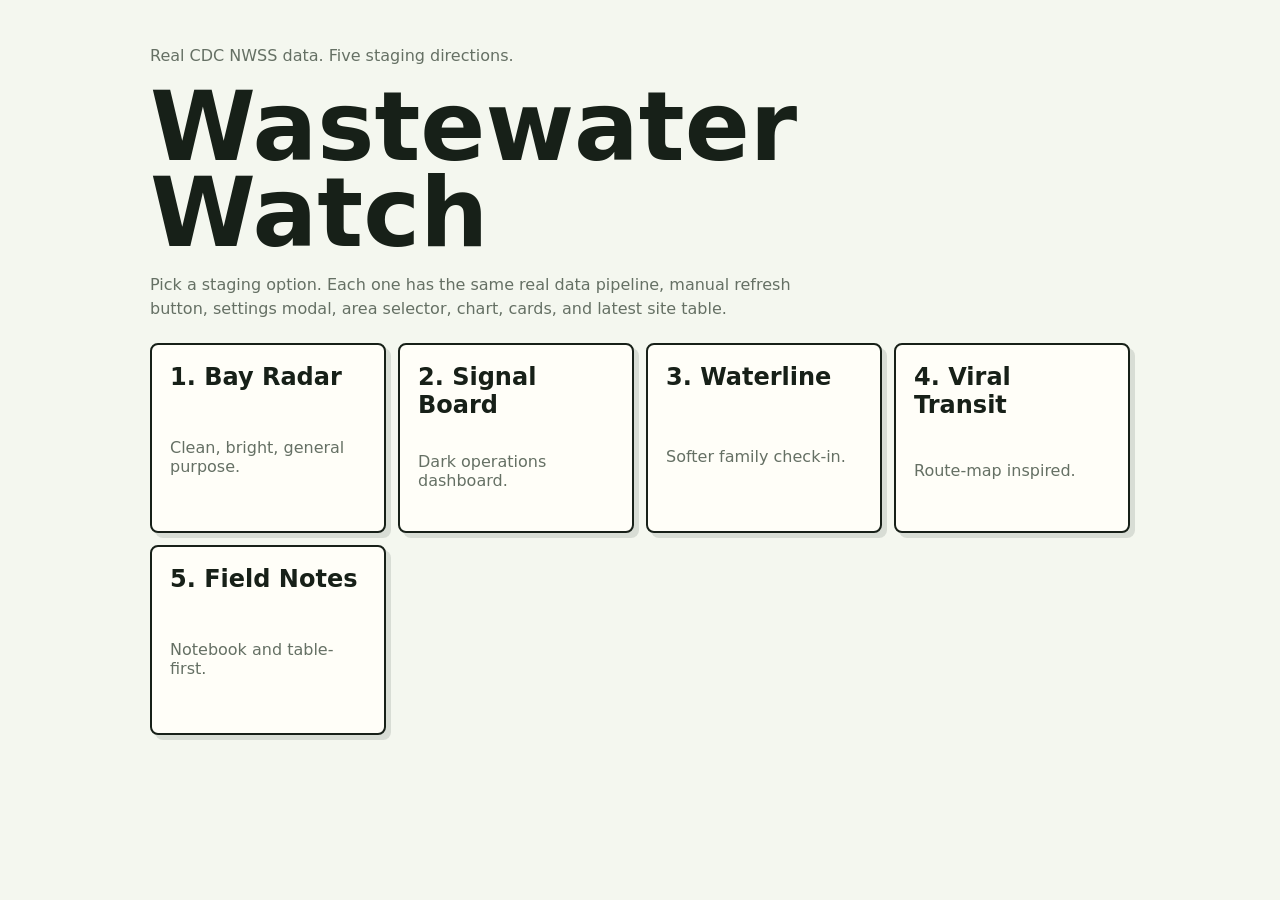
==== index.html @ a8132fcc "Create wastewater watch staging sites" ====
<!doctype html>
<html lang="en">
<head>
  <meta charset="utf-8">
  <meta name="viewport" content="width=device-width, initial-scale=1">
  <title>Wastewater Watch Staging</title>
  <style>
    body { margin: 0; min-height: 100vh; font-family: ui-sans-serif, system-ui, -apple-system, BlinkMacSystemFont, "Segoe UI", sans-serif; background: #f4f7ef; color: #172018; }
    main { width: min(980px, calc(100% - 28px)); margin: 0 auto; padding: 28px 0; }
    h1 { font-size: clamp(3rem, 8vw, 6rem); line-height: .9; margin: 0 0 12px; }
    p { color: #657064; max-width: 680px; line-height: 1.5; }
    .grid { display: grid; grid-template-columns: repeat(auto-fit, minmax(220px, 1fr)); gap: 12px; margin-top: 22px; }
    a { display: grid; gap: 10px; min-height: 150px; padding: 18px; border: 2px solid #172018; border-radius: 8px; background: #fffef8; color: inherit; text-decoration: none; box-shadow: 5px 5px 0 rgba(23, 32, 24, .12); }
    a:hover { transform: translate(-1px, -1px); box-shadow: 7px 7px 0 rgba(23, 32, 24, .18); }
    strong { font-size: 1.5rem; }
    span { color: #657064; }
  </style>
</head>
<body>
  <main>
    <p>Real CDC NWSS data. Five staging directions.</p>
    <h1>Wastewater Watch</h1>
    <p>Pick a staging option. Each one has the same real data pipeline, manual refresh button, settings modal, area selector, chart, cards, and latest site table.</p>
    <section class="grid">
      <a href="staging_1/"><strong>1. Bay Radar</strong><span>Clean, bright, general purpose.</span></a>
      <a href="staging_2/"><strong>2. Signal Board</strong><span>Dark operations dashboard.</span></a>
      <a href="staging_3/"><strong>3. Waterline</strong><span>Softer family check-in.</span></a>
      <a href="staging_4/"><strong>4. Viral Transit</strong><span>Route-map inspired.</span></a>
      <a href="staging_5/"><strong>5. Field Notes</strong><span>Notebook and table-first.</span></a>
    </section>
  </main>
</body>
</html>
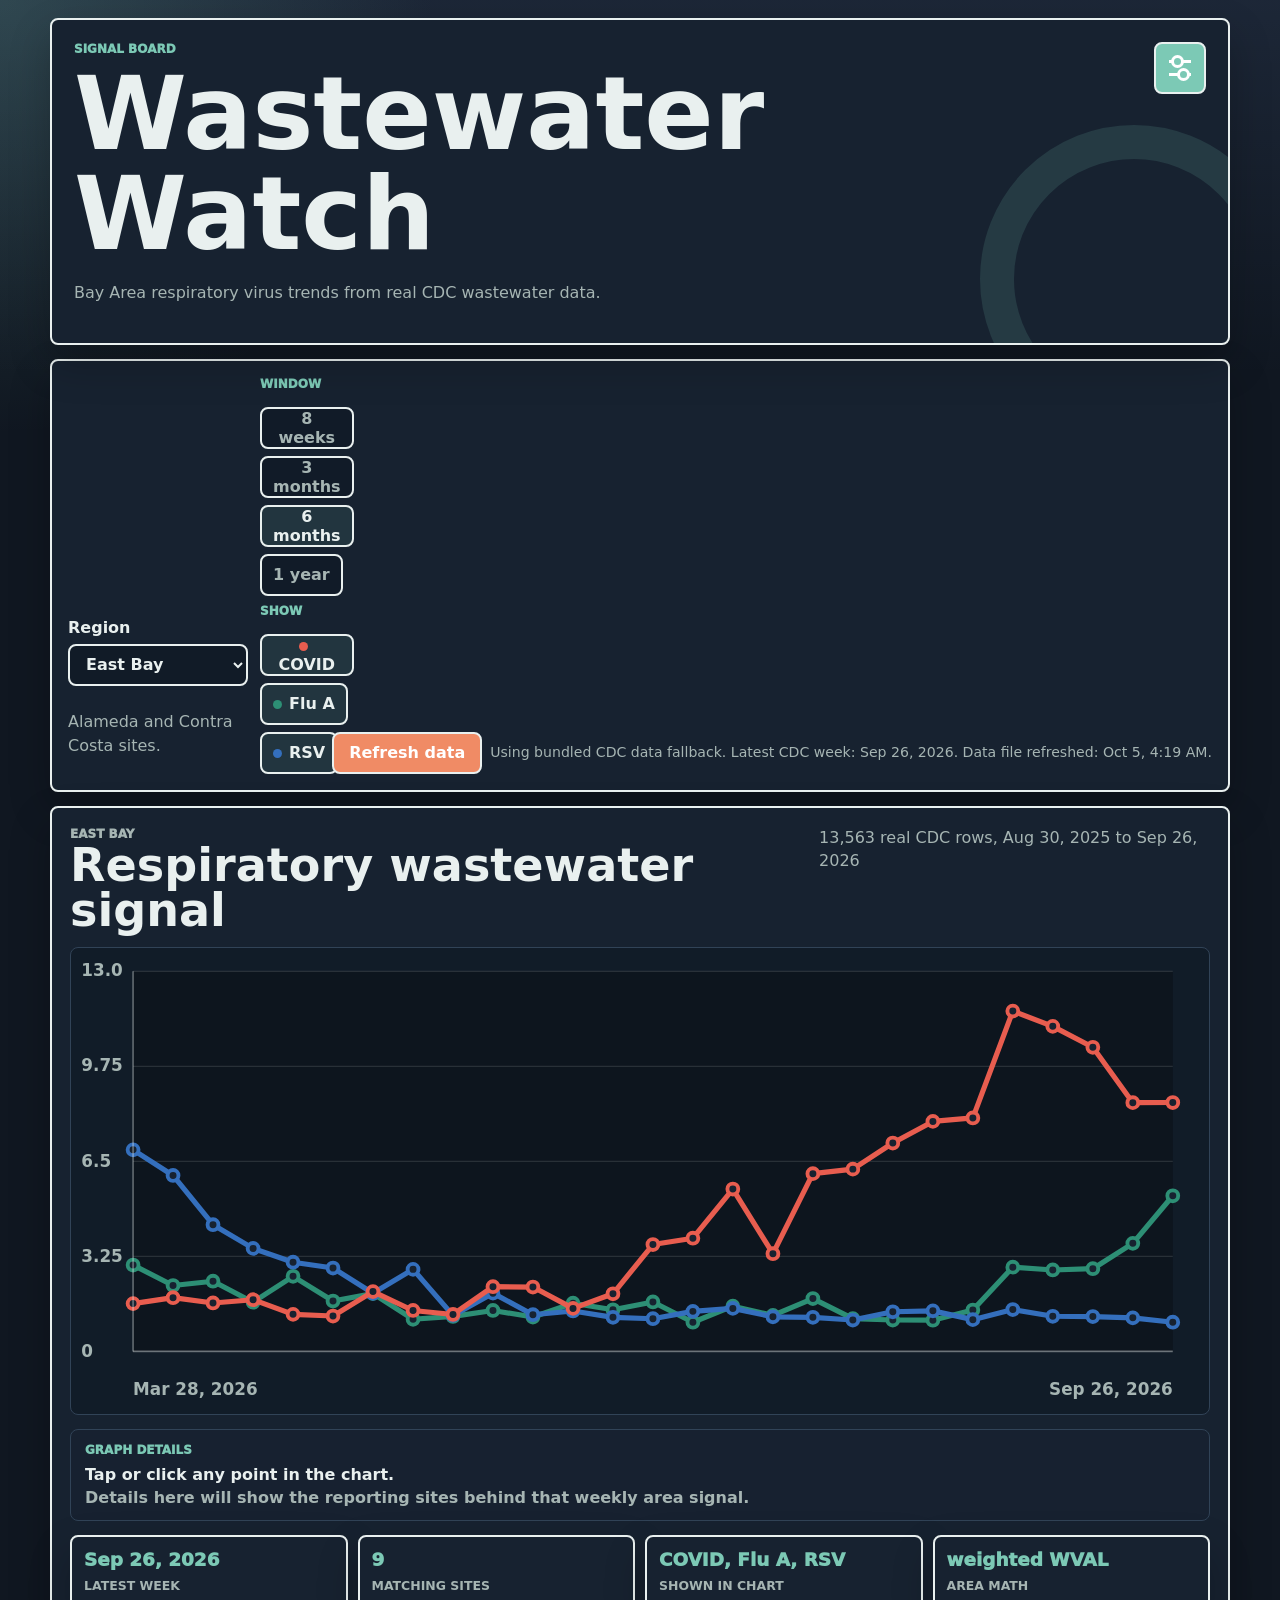
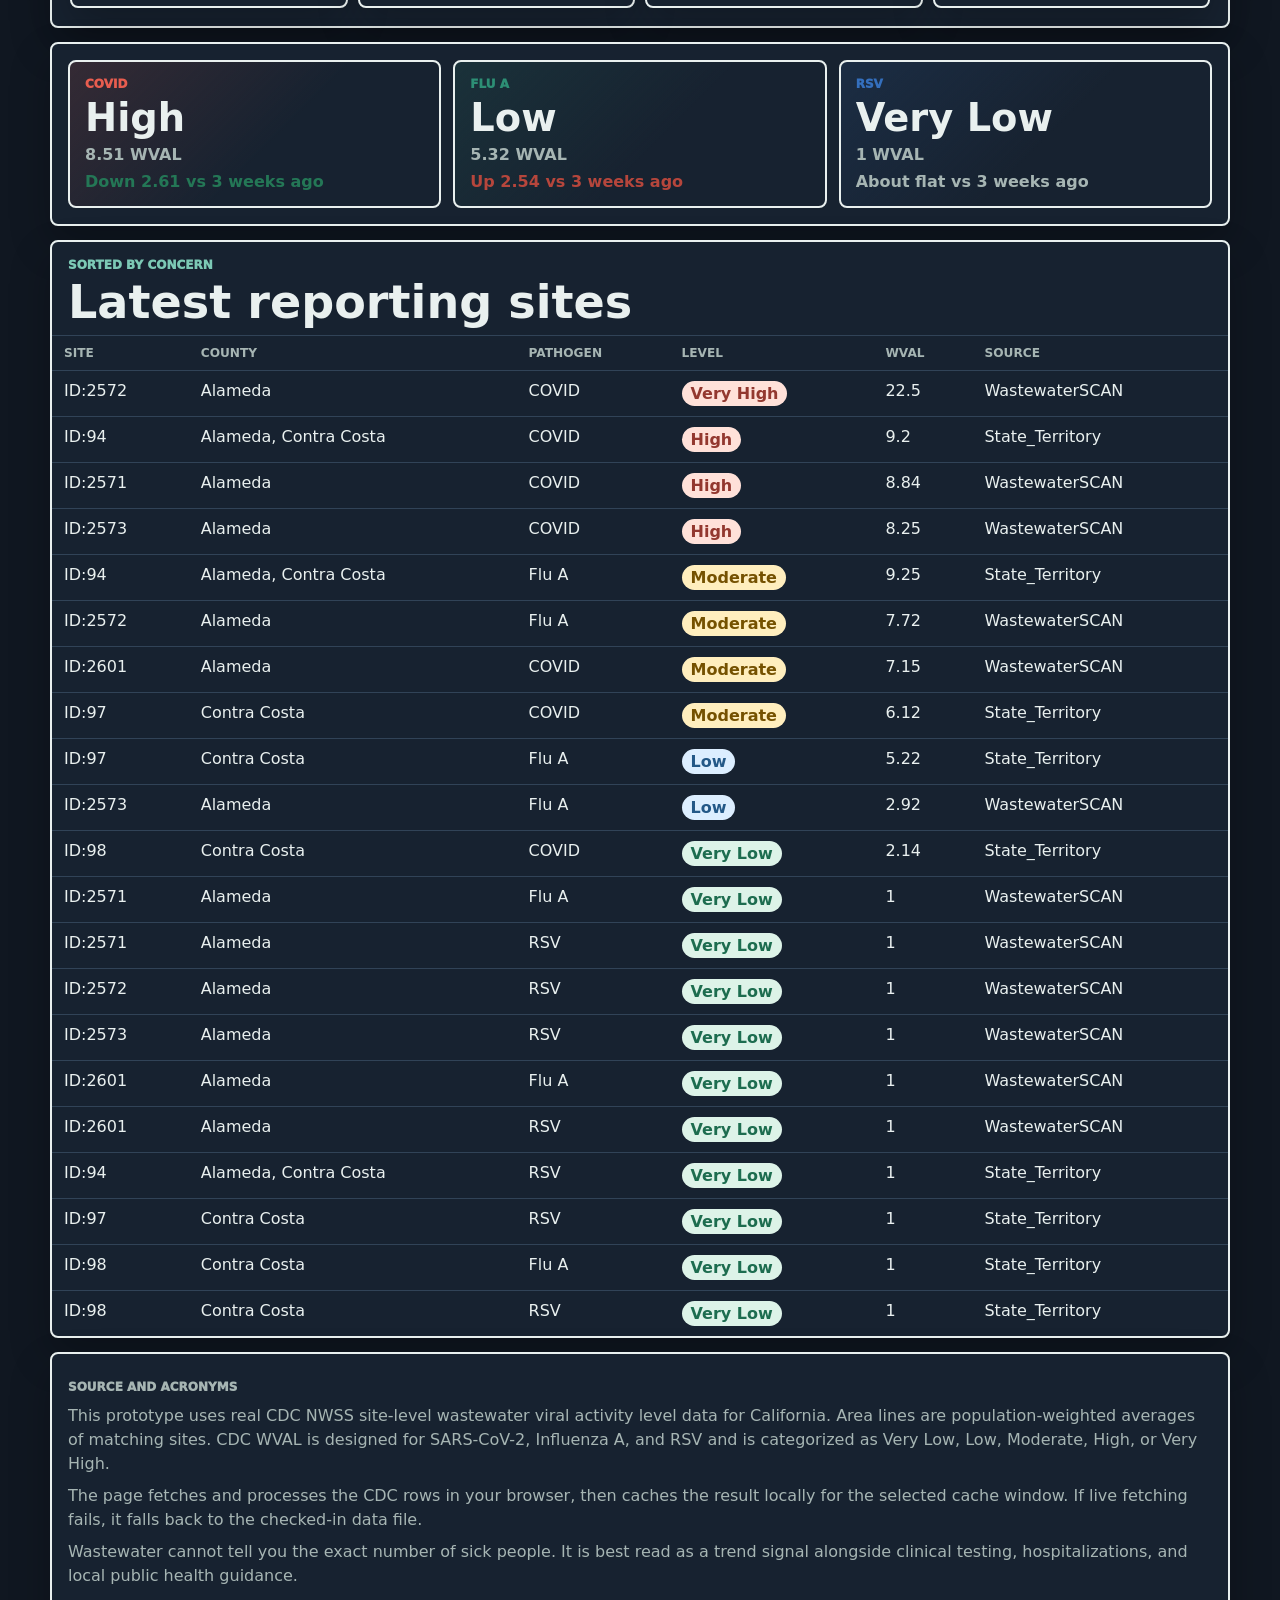
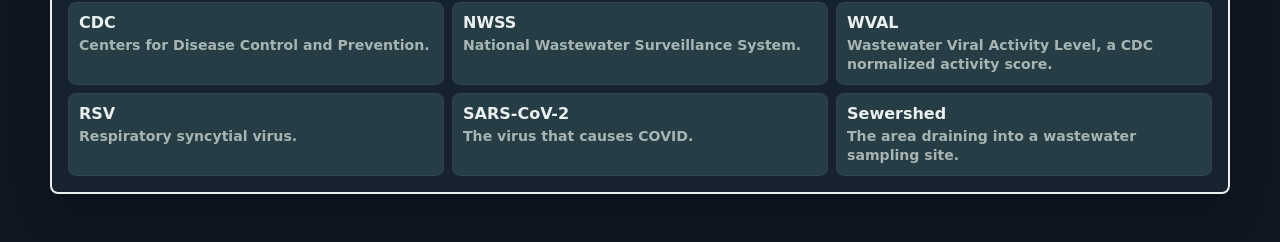
==== commit ac46cd8f: "Promote signal board wastewater dashboard" ====
--- a/index.html
+++ b/index.html
@@ -2,32 +2,89 @@
 <html lang="en">
 <head>
   <meta charset="utf-8">
-  <meta name="viewport" content="width=device-width, initial-scale=1">
-  <title>Wastewater Watch Staging</title>
-  <style>
-    body { margin: 0; min-height: 100vh; font-family: ui-sans-serif, system-ui, -apple-system, BlinkMacSystemFont, "Segoe UI", sans-serif; background: #f4f7ef; color: #172018; }
-    main { width: min(980px, calc(100% - 28px)); margin: 0 auto; padding: 28px 0; }
-    h1 { font-size: clamp(3rem, 8vw, 6rem); line-height: .9; margin: 0 0 12px; }
-    p { color: #657064; max-width: 680px; line-height: 1.5; }
-    .grid { display: grid; grid-template-columns: repeat(auto-fit, minmax(220px, 1fr)); gap: 12px; margin-top: 22px; }
-    a { display: grid; gap: 10px; min-height: 150px; padding: 18px; border: 2px solid #172018; border-radius: 8px; background: #fffef8; color: inherit; text-decoration: none; box-shadow: 5px 5px 0 rgba(23, 32, 24, .12); }
-    a:hover { transform: translate(-1px, -1px); box-shadow: 7px 7px 0 rgba(23, 32, 24, .18); }
-    strong { font-size: 1.5rem; }
-    span { color: #657064; }
-  </style>
+  <meta name="viewport" content="width=device-width, initial-scale=1, viewport-fit=cover">
+  <title>Wastewater Watch</title>
+  <meta name="theme-color" content="#101721">
+  <link rel="stylesheet" href="styles.css">
 </head>
-<body>
-  <main>
-    <p>Real CDC NWSS data. Five staging directions.</p>
-    <h1>Wastewater Watch</h1>
-    <p>Pick a staging option. Each one has the same real data pipeline, manual refresh button, settings modal, area selector, chart, cards, and latest site table.</p>
-    <section class="grid">
-      <a href="staging_1/"><strong>1. Bay Radar</strong><span>Clean, bright, general purpose.</span></a>
-      <a href="staging_2/"><strong>2. Signal Board</strong><span>Dark operations dashboard.</span></a>
-      <a href="staging_3/"><strong>3. Waterline</strong><span>Softer family check-in.</span></a>
-      <a href="staging_4/"><strong>4. Viral Transit</strong><span>Route-map inspired.</span></a>
-      <a href="staging_5/"><strong>5. Field Notes</strong><span>Notebook and table-first.</span></a>
+<body data-theme="signal">
+  <main class="app-shell">
+    <header class="hero">
+      <div class="hero-copy">
+        <p class="eyebrow">Signal Board</p>
+        <h1>Wastewater Watch</h1>
+        <p>Bay Area respiratory virus trends from real CDC wastewater data.</p>
+      </div>
+      <button type="button" class="settings-button" data-open-settings aria-label="Open settings" title="Settings"><span class="settings-glyph" aria-hidden="true"></span></button>
+    </header>
+
+    <section class="control-panel" aria-label="Chart controls">
+      <div class="control-group">
+        <label>Region<select data-area-select></select></label>
+        <p data-area-note></p>
+      </div>
+      <div class="control-group">
+        <span class="eyebrow">Window</span>
+        <div class="range-row" data-range-controls></div>
+        <span class="eyebrow">Show</span>
+        <div class="pathogen-row" data-pathogen-controls></div>
+      </div>
+      <div class="refresh-group">
+        <button type="button" class="refresh-button" data-refresh-now>Refresh data</button>
+        <p class="status-line" data-status></p>
+      </div>
+    </section>
+
+    <section class="chart-panel">
+      <div class="chart-heading">
+        <div>
+          <p class="eyebrow" data-area-name></p>
+          <h2>Respiratory wastewater signal</h2>
+        </div>
+        <p data-source-line></p>
+      </div>
+      <div class="chart-wrap" data-chart></div>
+      <div class="point-details" data-point-details></div>
+      <div class="summary-grid" data-summary></div>
+    </section>
+
+    <section class="cards-panel">
+      <div class="status-cards" data-cards></div>
+    </section>
+
+    <section class="sites-panel" data-sites-section>
+      <div class="sites-heading">
+        <div>
+          <p class="eyebrow">Sorted by concern</p>
+          <h2>Latest reporting sites</h2>
+        </div>
+      </div>
+      <div class="table-scroll"><table class="sites-table" data-sites-table></table></div>
+    </section>
+
+    <section class="source-panel">
+      <p class="eyebrow">Source and acronyms</p>
+      <div data-source-notes></div>
     </section>
   </main>
+
+  <div class="modal-backdrop" data-settings-backdrop hidden></div>
+  <section class="settings-modal" data-settings-modal hidden role="dialog" aria-modal="true" aria-labelledby="settings-title">
+    <div class="settings-panel">
+      <header>
+        <div>
+          <p class="eyebrow">Wastewater Watch</p>
+          <h2 id="settings-title">Settings</h2>
+        </div>
+        <button type="button" data-close-settings aria-label="Close settings">x</button>
+      </header>
+      <div data-settings-fields></div>
+      <div class="settings-actions">
+        <button type="button" class="plain-button" data-clear-live>Use bundled data</button>
+      </div>
+    </div>
+  </section>
+
+  <script src="shared/app.js" data-data-path="data/wastewater.json"></script>
 </body>
 </html>
--- a/styles.css
+++ b/styles.css
@@ -0,0 +1,34 @@
+@import url("shared/base.css");
+
+body {
+  background:
+    radial-gradient(circle at top left, color-mix(in srgb, var(--accent) 20%, transparent), transparent 34vw),
+    linear-gradient(180deg, color-mix(in srgb, var(--accent-3) 10%, transparent), transparent 42vh),
+    var(--bg);
+}
+
+.hero {
+  min-height: 250px;
+}
+
+.hero::after {
+  content: "";
+  position: absolute;
+  inset: auto -60px -90px auto;
+  width: 240px;
+  height: 240px;
+  border: 34px solid color-mix(in srgb, var(--accent) 20%, transparent);
+  border-radius: 50%;
+  opacity: 0.7;
+}
+
+.hero-copy {
+  position: relative;
+  z-index: 1;
+}
+
+@media (max-width: 820px) {
+  .hero {
+    min-height: 190px;
+  }
+}
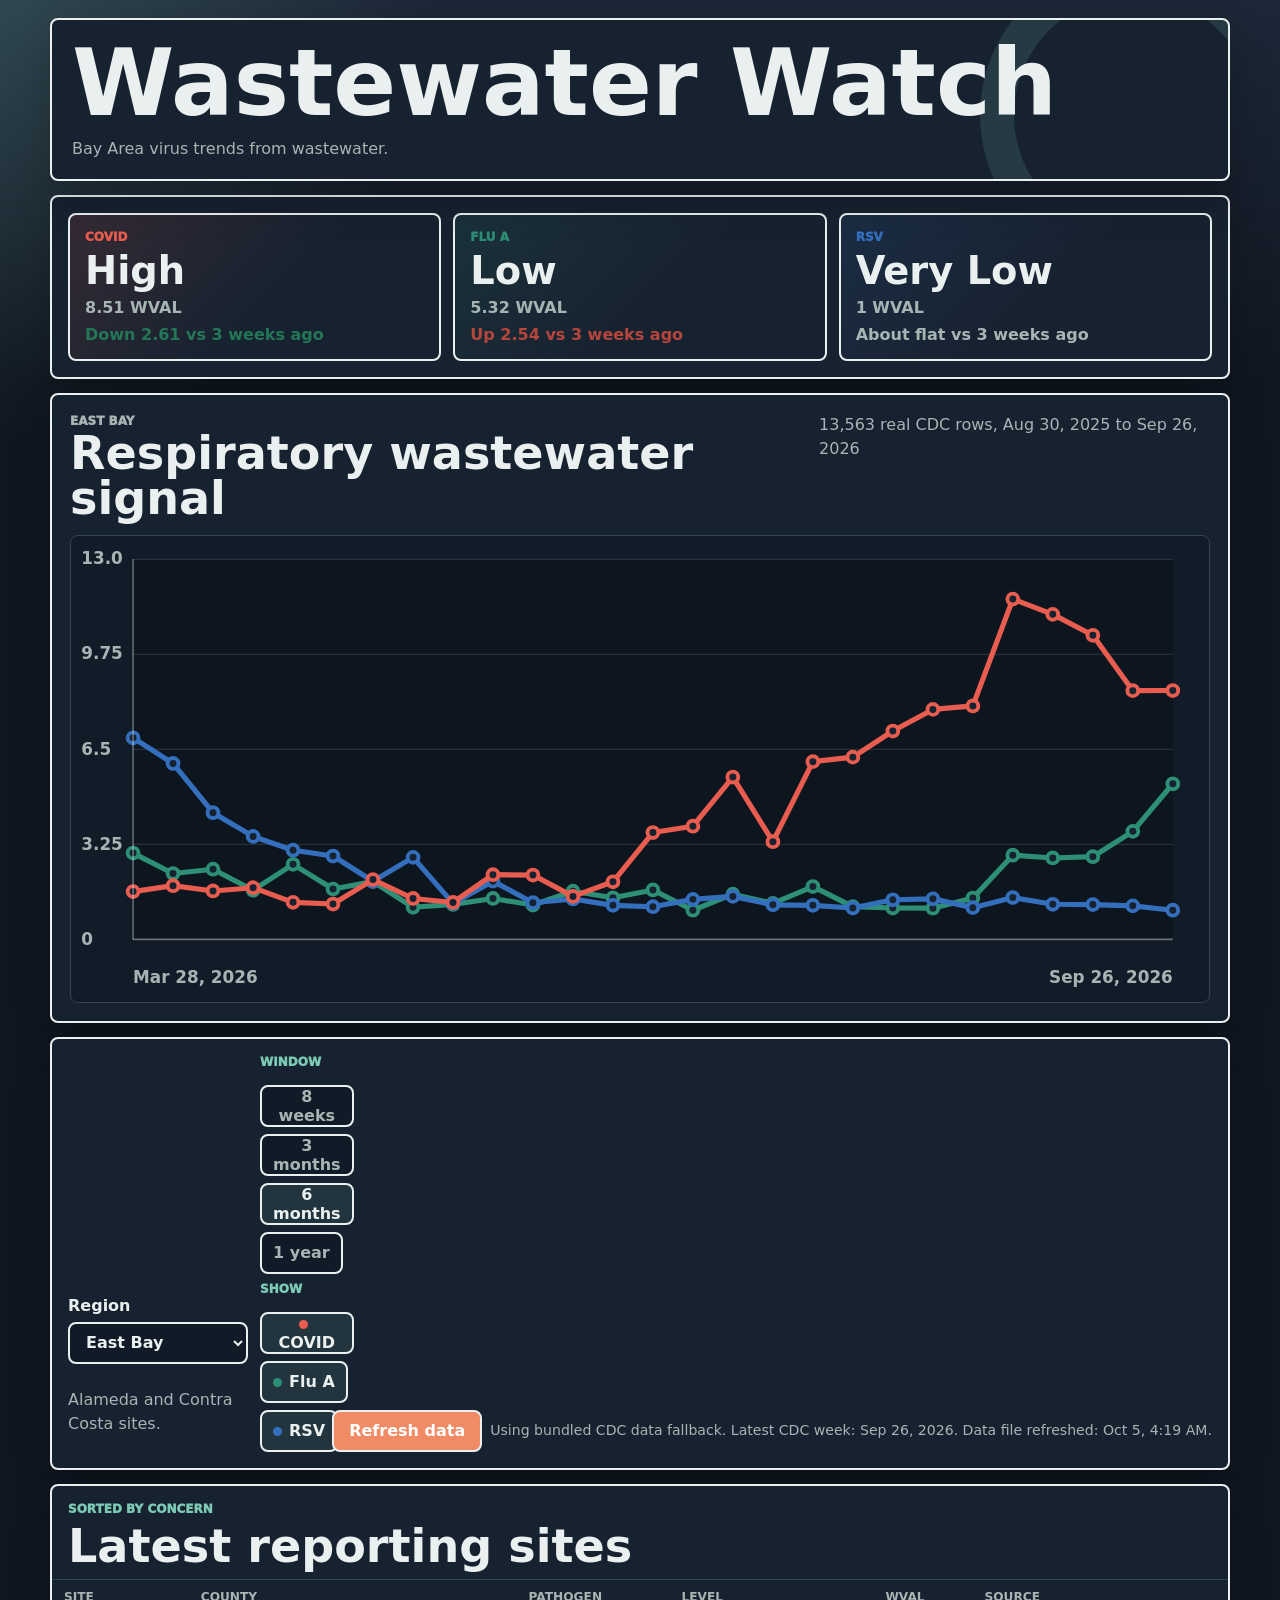
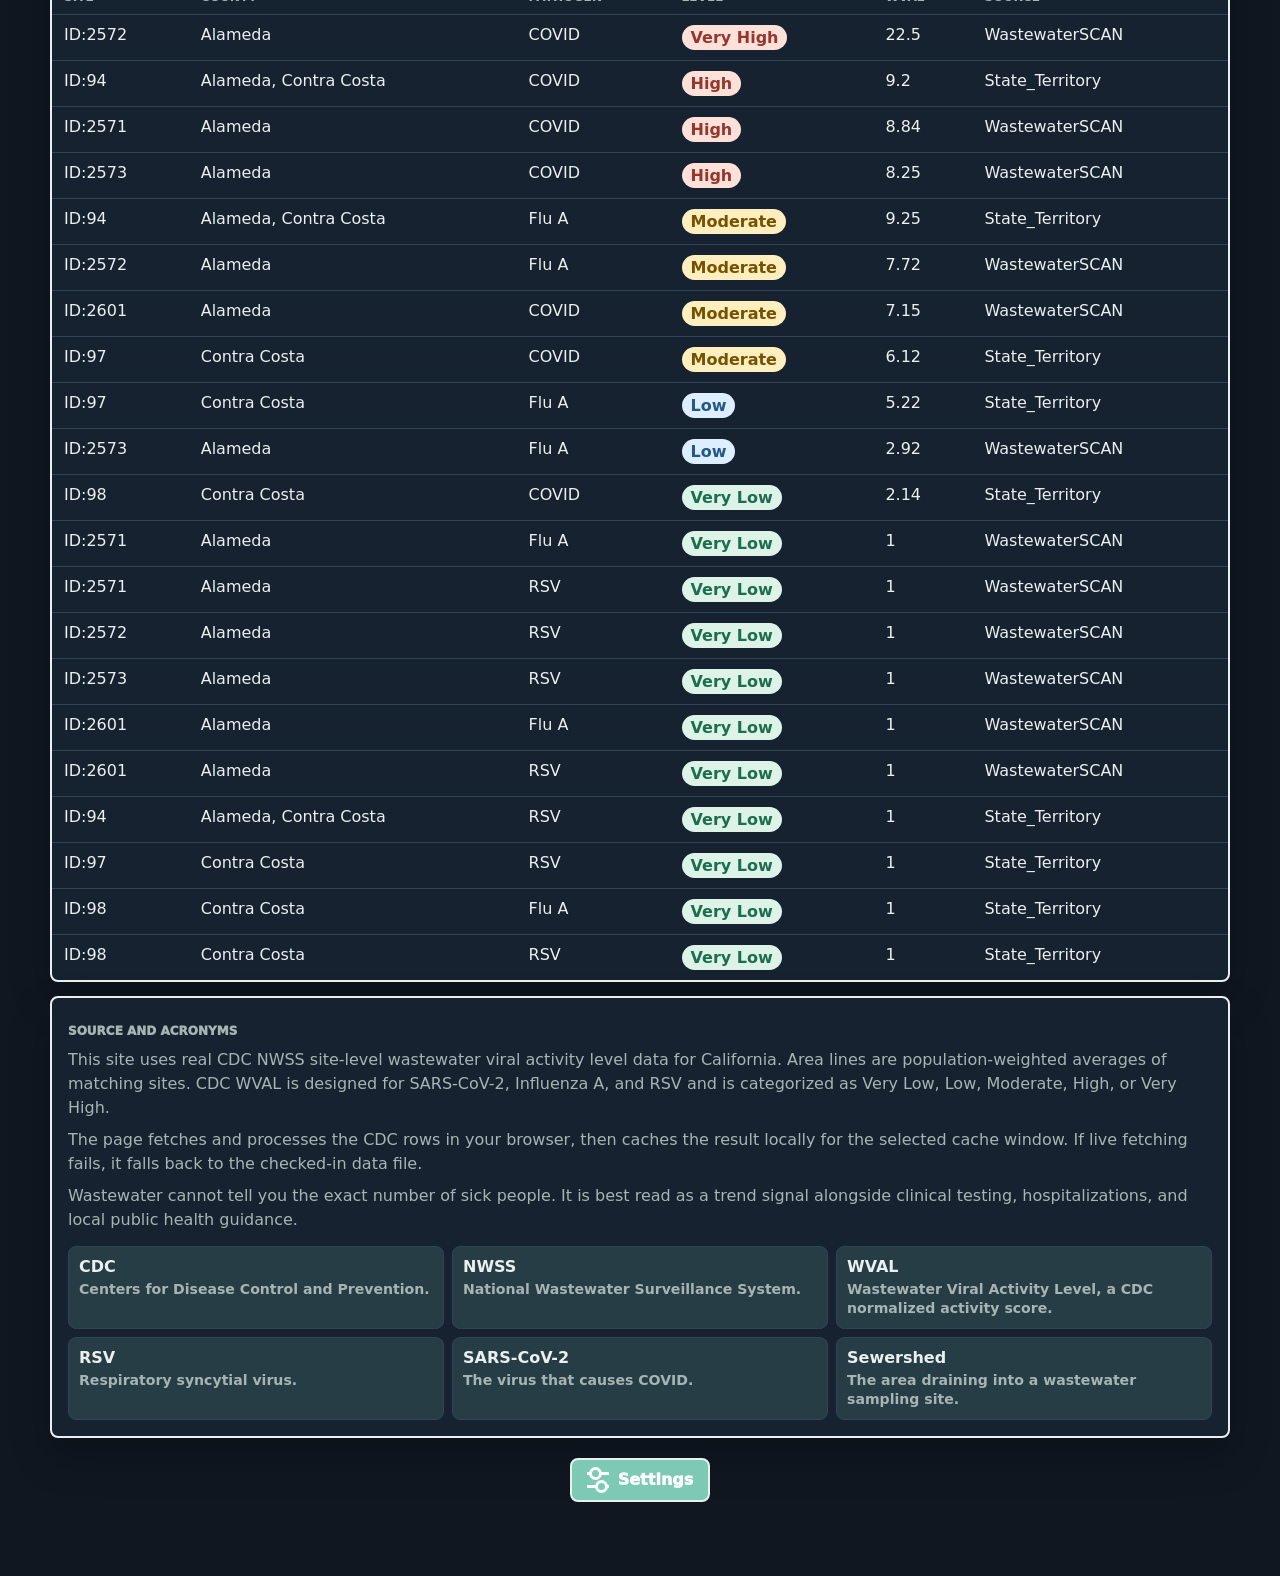
==== commit c56c1556: "Simplify Wastewater Watch mobile layout" ====
--- a/index.html
+++ b/index.html
@@ -11,14 +11,27 @@
   <main class="app-shell">
     <header class="hero">
       <div class="hero-copy">
-        <p class="eyebrow">Signal Board</p>
         <h1>Wastewater Watch</h1>
-        <p>Bay Area respiratory virus trends from real CDC wastewater data.</p>
+        <p>Bay Area virus trends from wastewater.</p>
       </div>
-      <button type="button" class="settings-button" data-open-settings aria-label="Open settings" title="Settings"><span class="settings-glyph" aria-hidden="true"></span></button>
     </header>
 
-    <section class="control-panel" aria-label="Chart controls">
+    <section class="cards-panel" aria-label="Current status">
+      <div class="status-cards" data-cards></div>
+    </section>
+
+    <section class="chart-panel">
+      <div class="chart-heading">
+        <div>
+          <p class="eyebrow" data-area-name></p>
+          <h2>Respiratory wastewater signal</h2>
+        </div>
+        <p data-source-line></p>
+      </div>
+      <div class="chart-wrap" data-chart></div>
+    </section>
+
+    <section class="control-panel options-panel" aria-label="Chart controls">
       <div class="control-group">
         <label>Region<select data-area-select></select></label>
         <p data-area-note></p>
@@ -35,23 +48,6 @@
       </div>
     </section>
 
-    <section class="chart-panel">
-      <div class="chart-heading">
-        <div>
-          <p class="eyebrow" data-area-name></p>
-          <h2>Respiratory wastewater signal</h2>
-        </div>
-        <p data-source-line></p>
-      </div>
-      <div class="chart-wrap" data-chart></div>
-      <div class="point-details" data-point-details></div>
-      <div class="summary-grid" data-summary></div>
-    </section>
-
-    <section class="cards-panel">
-      <div class="status-cards" data-cards></div>
-    </section>
-
     <section class="sites-panel" data-sites-section>
       <div class="sites-heading">
         <div>
@@ -66,6 +62,13 @@
       <p class="eyebrow">Source and acronyms</p>
       <div data-source-notes></div>
     </section>
+
+    <footer class="bottom-actions">
+      <button type="button" class="settings-button bottom-settings" data-open-settings aria-label="Open settings" title="Settings">
+        <span class="settings-glyph" aria-hidden="true"></span>
+        <span>Settings</span>
+      </button>
+    </footer>
   </main>
 
   <div class="modal-backdrop" data-settings-backdrop hidden></div>
--- a/styles.css
+++ b/styles.css
@@ -8,7 +8,9 @@
 }
 
 .hero {
-  min-height: 250px;
+  min-height: 0;
+  padding: 18px 20px;
+  grid-template-columns: 1fr;
 }
 
 .hero::after {
@@ -27,8 +29,162 @@
   z-index: 1;
 }
 
+.hero h1 {
+  white-space: nowrap;
+  font-size: clamp(2.9rem, 8vw, 5.8rem);
+}
+
+.hero-copy p {
+  margin: 8px 0 0;
+  max-width: none;
+  white-space: nowrap;
+  overflow: hidden;
+  text-overflow: ellipsis;
+}
+
+.bottom-actions {
+  display: flex;
+  justify-content: center;
+  padding: 6px 0 26px;
+}
+
+.bottom-settings {
+  width: auto;
+  min-height: 44px;
+  padding: 0 15px;
+  display: inline-flex;
+  gap: 9px;
+  align-items: center;
+}
+
+.bottom-settings span:last-child {
+  font-weight: 950;
+}
+
 @media (max-width: 820px) {
+  .app-shell {
+    width: min(100% - 14px, 640px);
+    gap: 7px;
+    padding-top: 7px;
+  }
+
   .hero {
-    min-height: 190px;
+    min-height: 0;
+    padding: 10px 12px 9px;
+    box-shadow: none;
+  }
+
+  .hero::after { display: none; }
+
+  .hero h1 {
+    font-size: clamp(1.9rem, 8.8vw, 2.75rem);
+    line-height: 0.92;
+  }
+
+  .hero-copy p {
+    margin-top: 4px;
+    font-size: 0.88rem;
+    line-height: 1.15;
+  }
+
+  .cards-panel {
+    padding: 7px;
+  }
+
+  .status-cards {
+    grid-template-columns: repeat(3, minmax(0, 1fr));
+    gap: 6px;
+  }
+
+  .status-card {
+    min-height: 54px;
+    padding: 8px 6px;
+    display: flex;
+    align-items: baseline;
+    justify-content: center;
+    gap: 4px;
+  }
+
+  .status-card p {
+    margin: 0;
+    font-size: 0.64rem;
+    line-height: 1;
+    white-space: nowrap;
+  }
+
+  .status-card strong {
+    font-size: clamp(0.72rem, 2.9vw, 0.9rem);
+    line-height: 1.02;
+    white-space: nowrap;
+  }
+
+  .status-card span,
+  .status-card em {
+    display: none;
+  }
+
+  .chart-panel {
+    padding: 8px;
+    gap: 8px;
+  }
+
+  .chart-heading {
+    display: none;
+  }
+
+  .chart-wrap svg {
+    min-width: 640px;
+    min-height: 285px;
+  }
+
+  .options-panel {
+    padding: 10px;
+    gap: 9px;
+  }
+
+  .options-panel .control-group {
+    gap: 6px;
+  }
+
+  .options-panel [data-area-note] {
+    display: none;
+  }
+
+  .range-row,
+  .pathogen-row {
+    gap: 5px;
+  }
+
+  [data-range],
+  [data-pathogen] {
+    min-height: 36px;
+    padding: 0 9px;
+    font-size: 0.9rem;
+  }
+
+  .refresh-group {
+    justify-content: stretch;
+    gap: 6px;
+  }
+
+  .refresh-button {
+    min-height: 38px;
+  }
+
+  .status-line {
+    width: 100%;
+    font-size: 0.76rem;
+  }
+
+  .sites-heading {
+    padding: 12px 12px 8px;
+  }
+
+  .source-panel {
+    padding: 12px;
+  }
+
+  .bottom-actions {
+    padding-bottom: 18px;
   }
 }
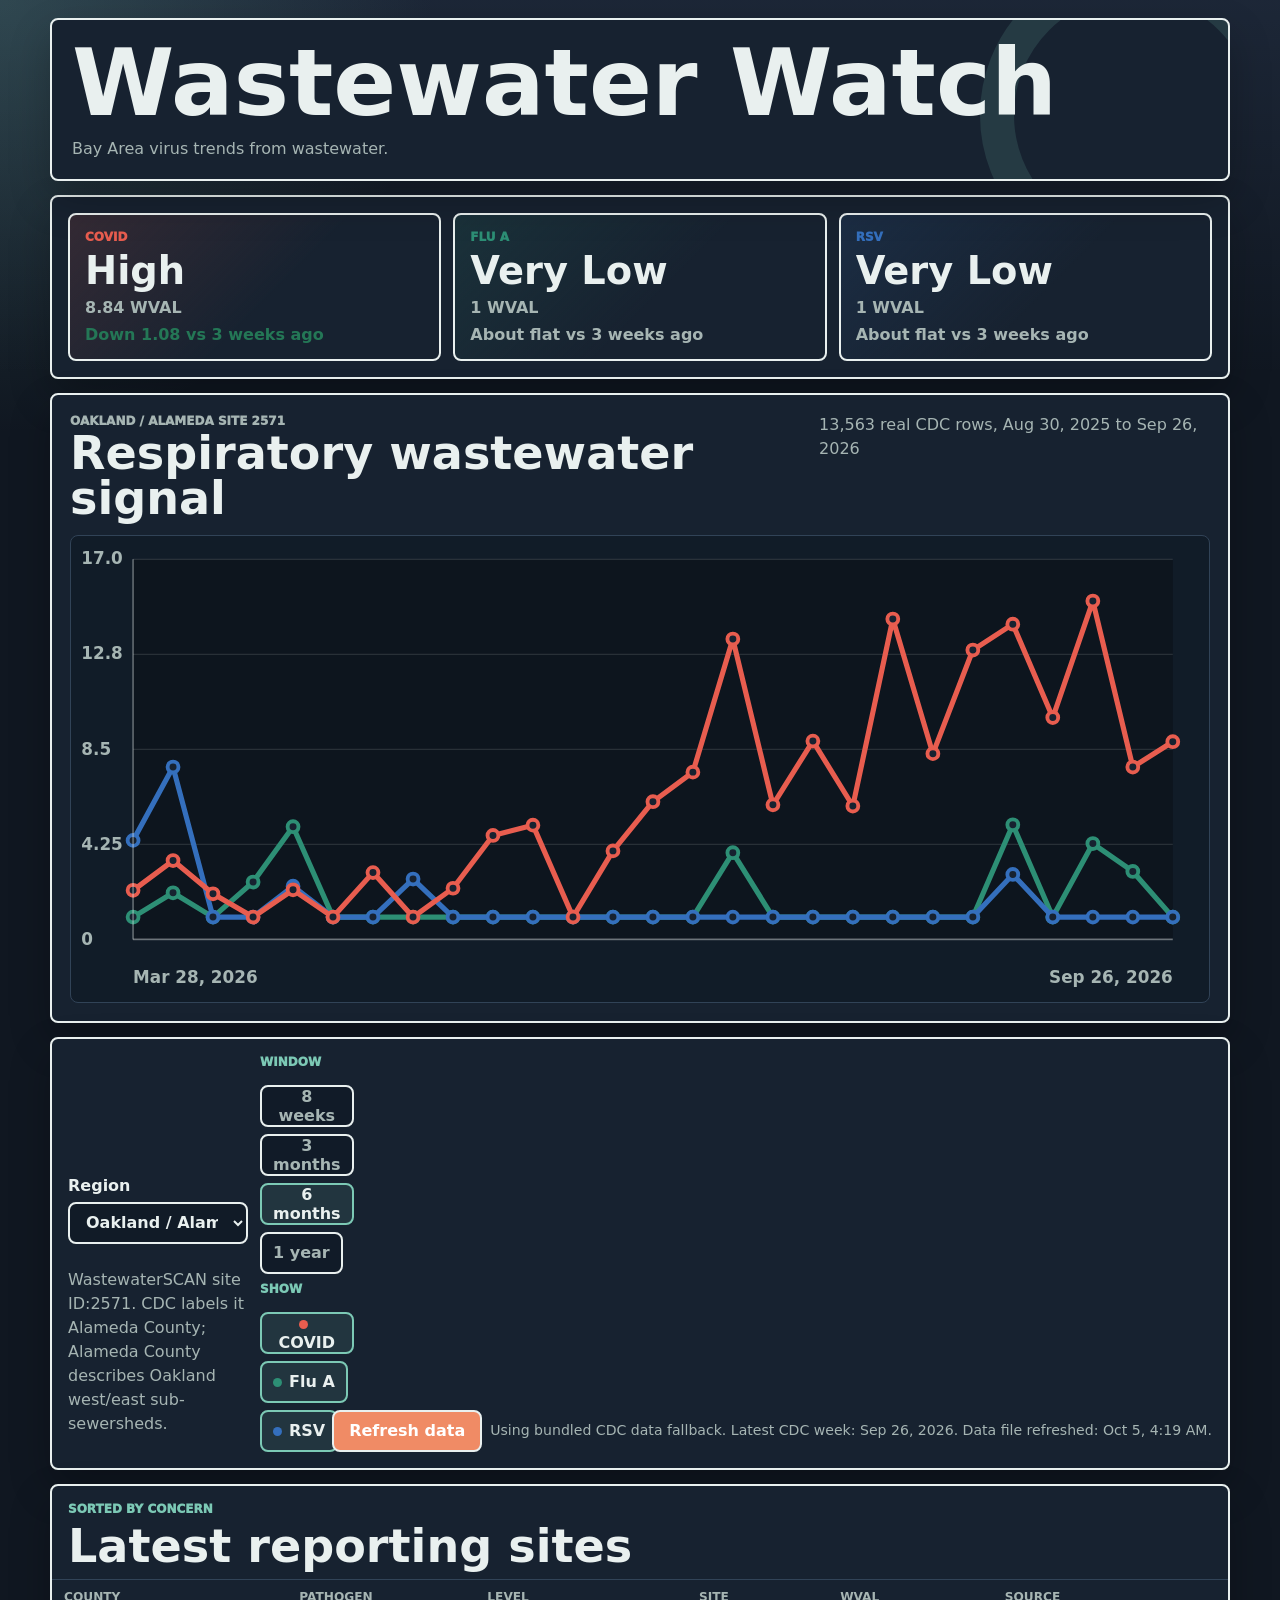
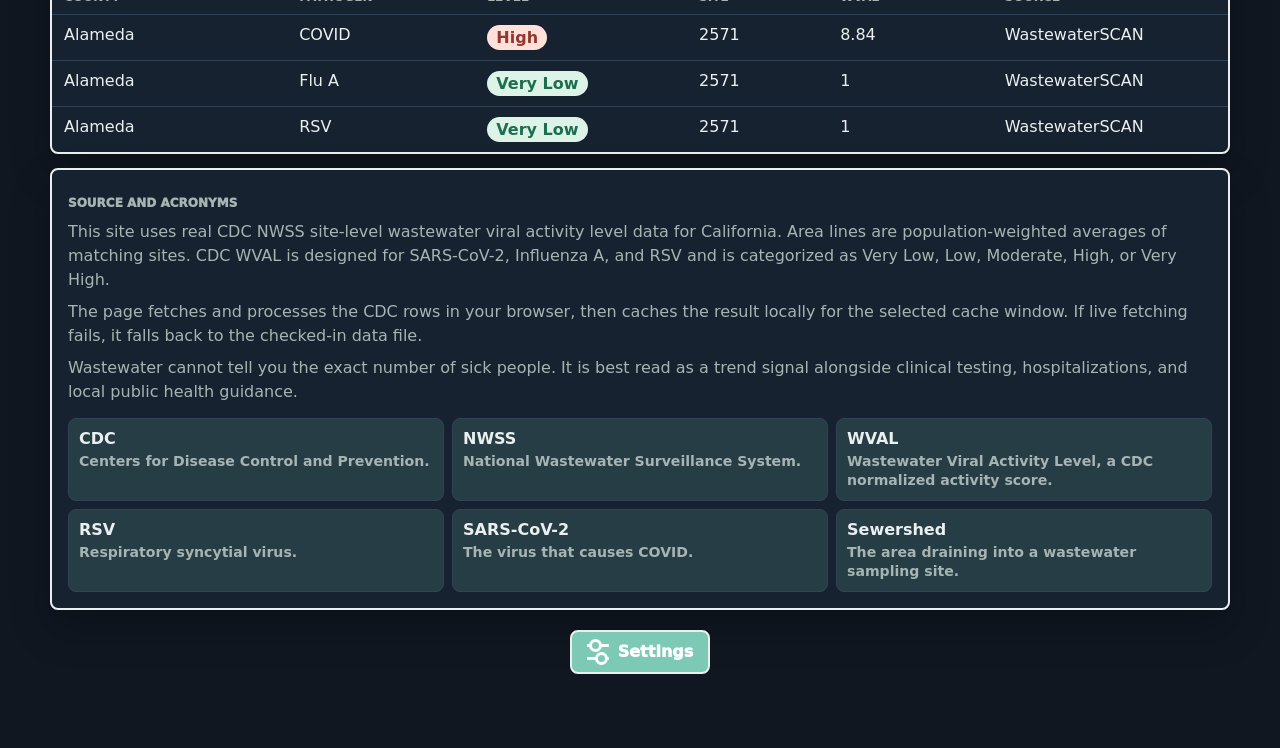
==== commit 4c898905: "Polish mobile wastewater controls" ====
--- a/index.html
+++ b/index.html
@@ -29,6 +29,7 @@
         <p data-source-line></p>
       </div>
       <div class="chart-wrap" data-chart></div>
+      <div class="chart-detail-bar" data-chart-detail hidden></div>
     </section>
 
     <section class="control-panel options-panel" aria-label="Chart controls">
--- a/styles.css
+++ b/styles.css
@@ -92,7 +92,7 @@
   }
 
   .status-cards {
-    grid-template-columns: repeat(3, minmax(0, 1fr));
+    grid-template-columns: repeat(auto-fit, minmax(86px, 1fr));
     gap: 6px;
   }
 
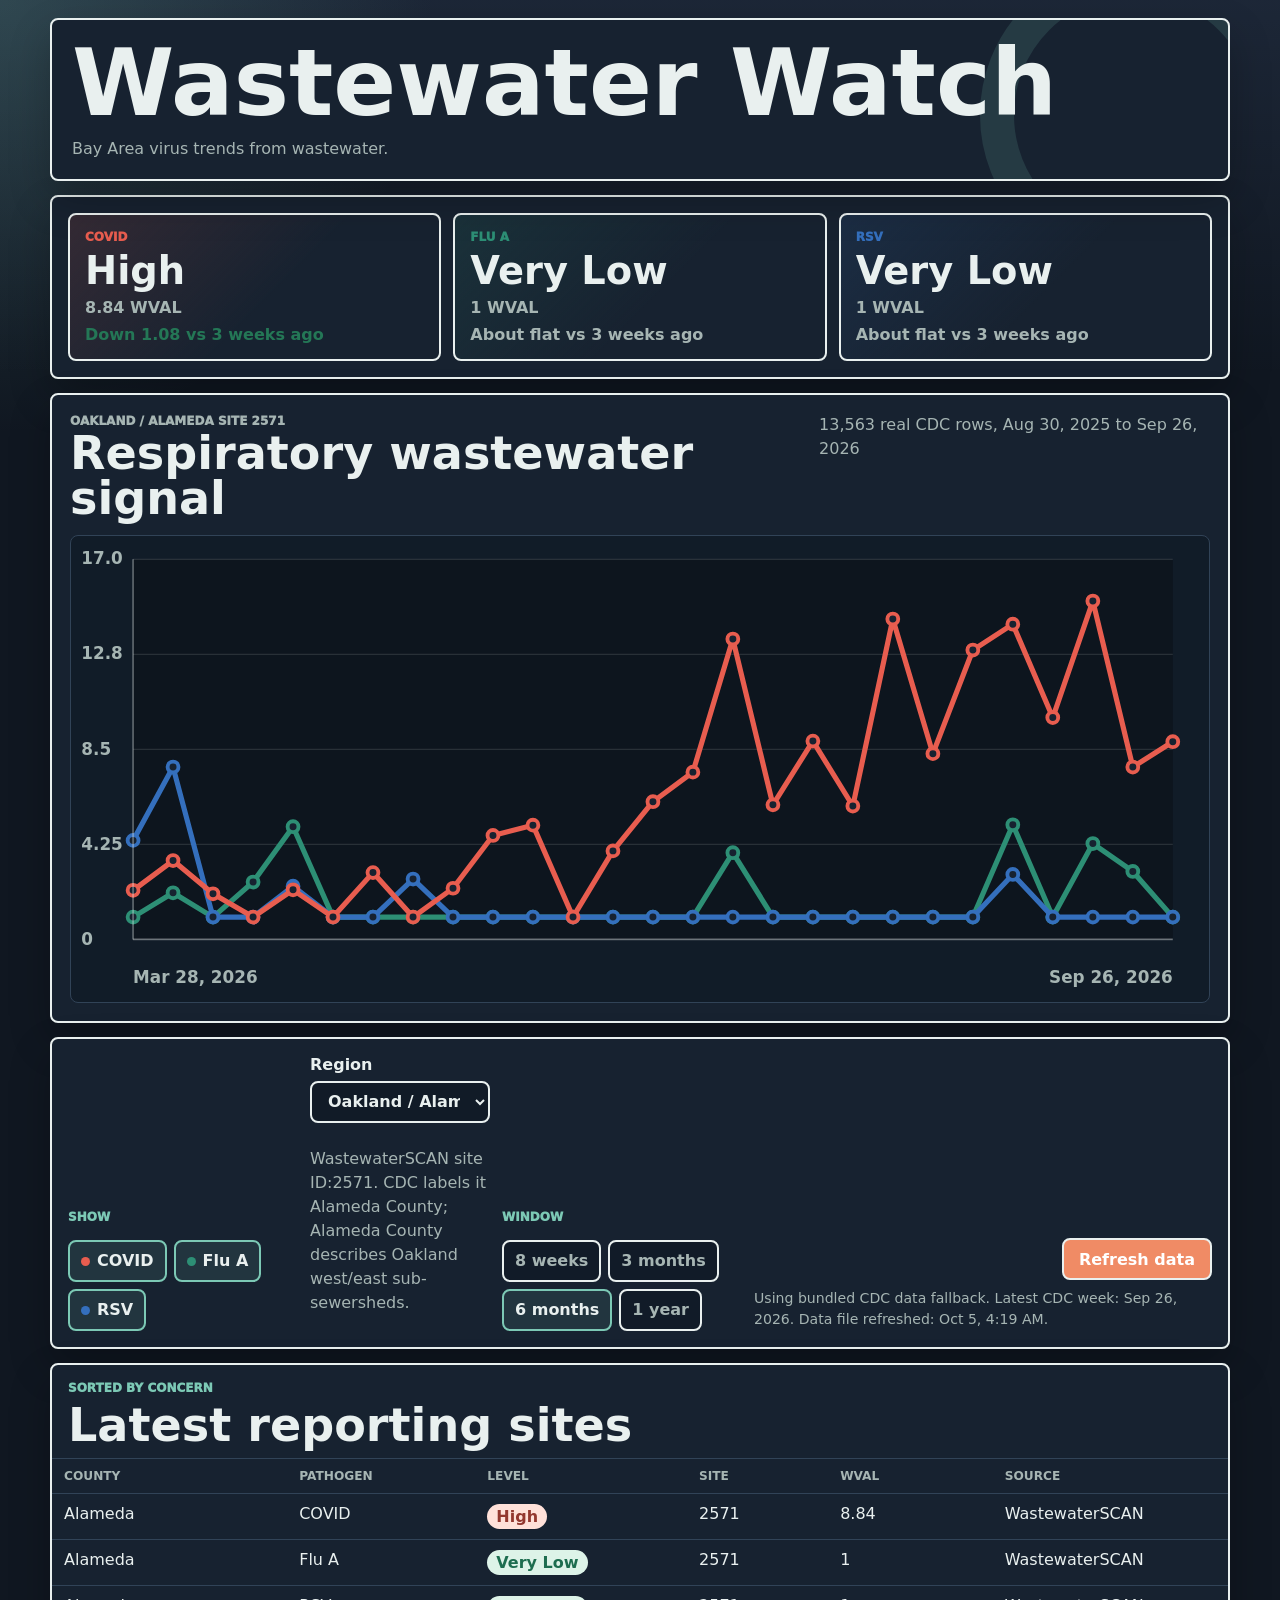
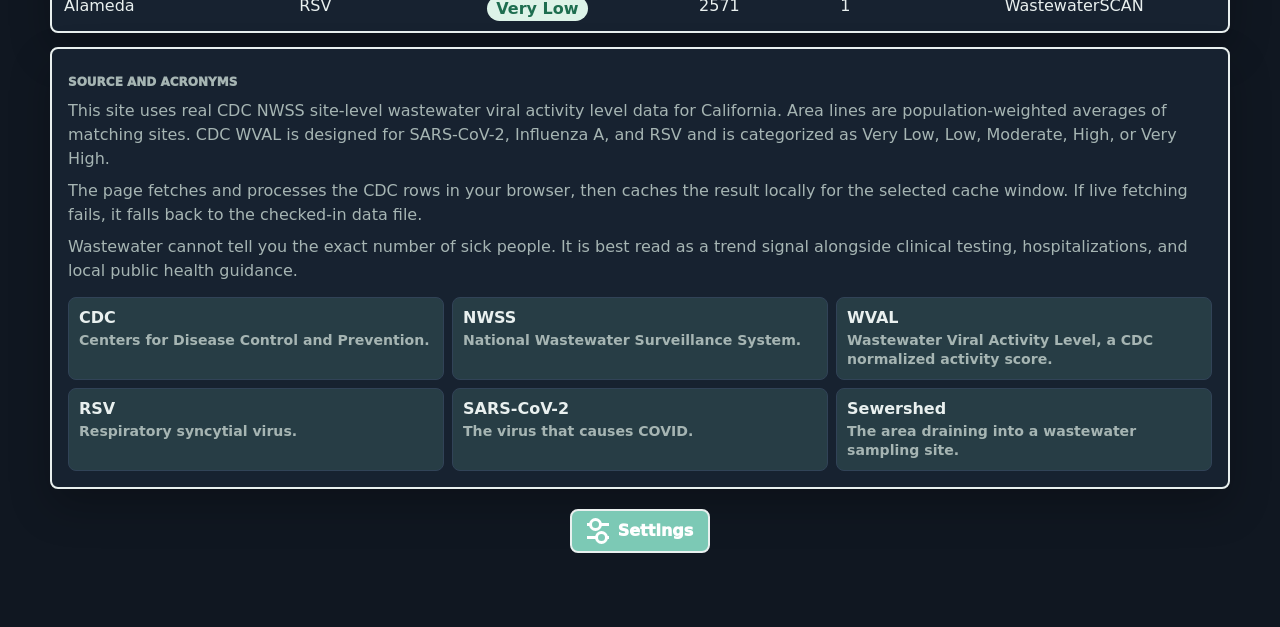
==== commit 5f91ad17: "Reorder wastewater chart options" ====
--- a/index.html
+++ b/index.html
@@ -33,15 +33,17 @@
     </section>
 
     <section class="control-panel options-panel" aria-label="Chart controls">
-      <div class="control-group">
+      <div class="control-group pathogen-control">
+        <span class="eyebrow">Show</span>
+        <div class="pathogen-row" data-pathogen-controls></div>
+      </div>
+      <div class="control-group region-control">
         <label>Region<select data-area-select></select></label>
         <p data-area-note></p>
       </div>
-      <div class="control-group">
+      <div class="control-group range-control">
         <span class="eyebrow">Window</span>
         <div class="range-row" data-range-controls></div>
-        <span class="eyebrow">Show</span>
-        <div class="pathogen-row" data-pathogen-controls></div>
       </div>
       <div class="refresh-group">
         <button type="button" class="refresh-button" data-refresh-now>Refresh data</button>
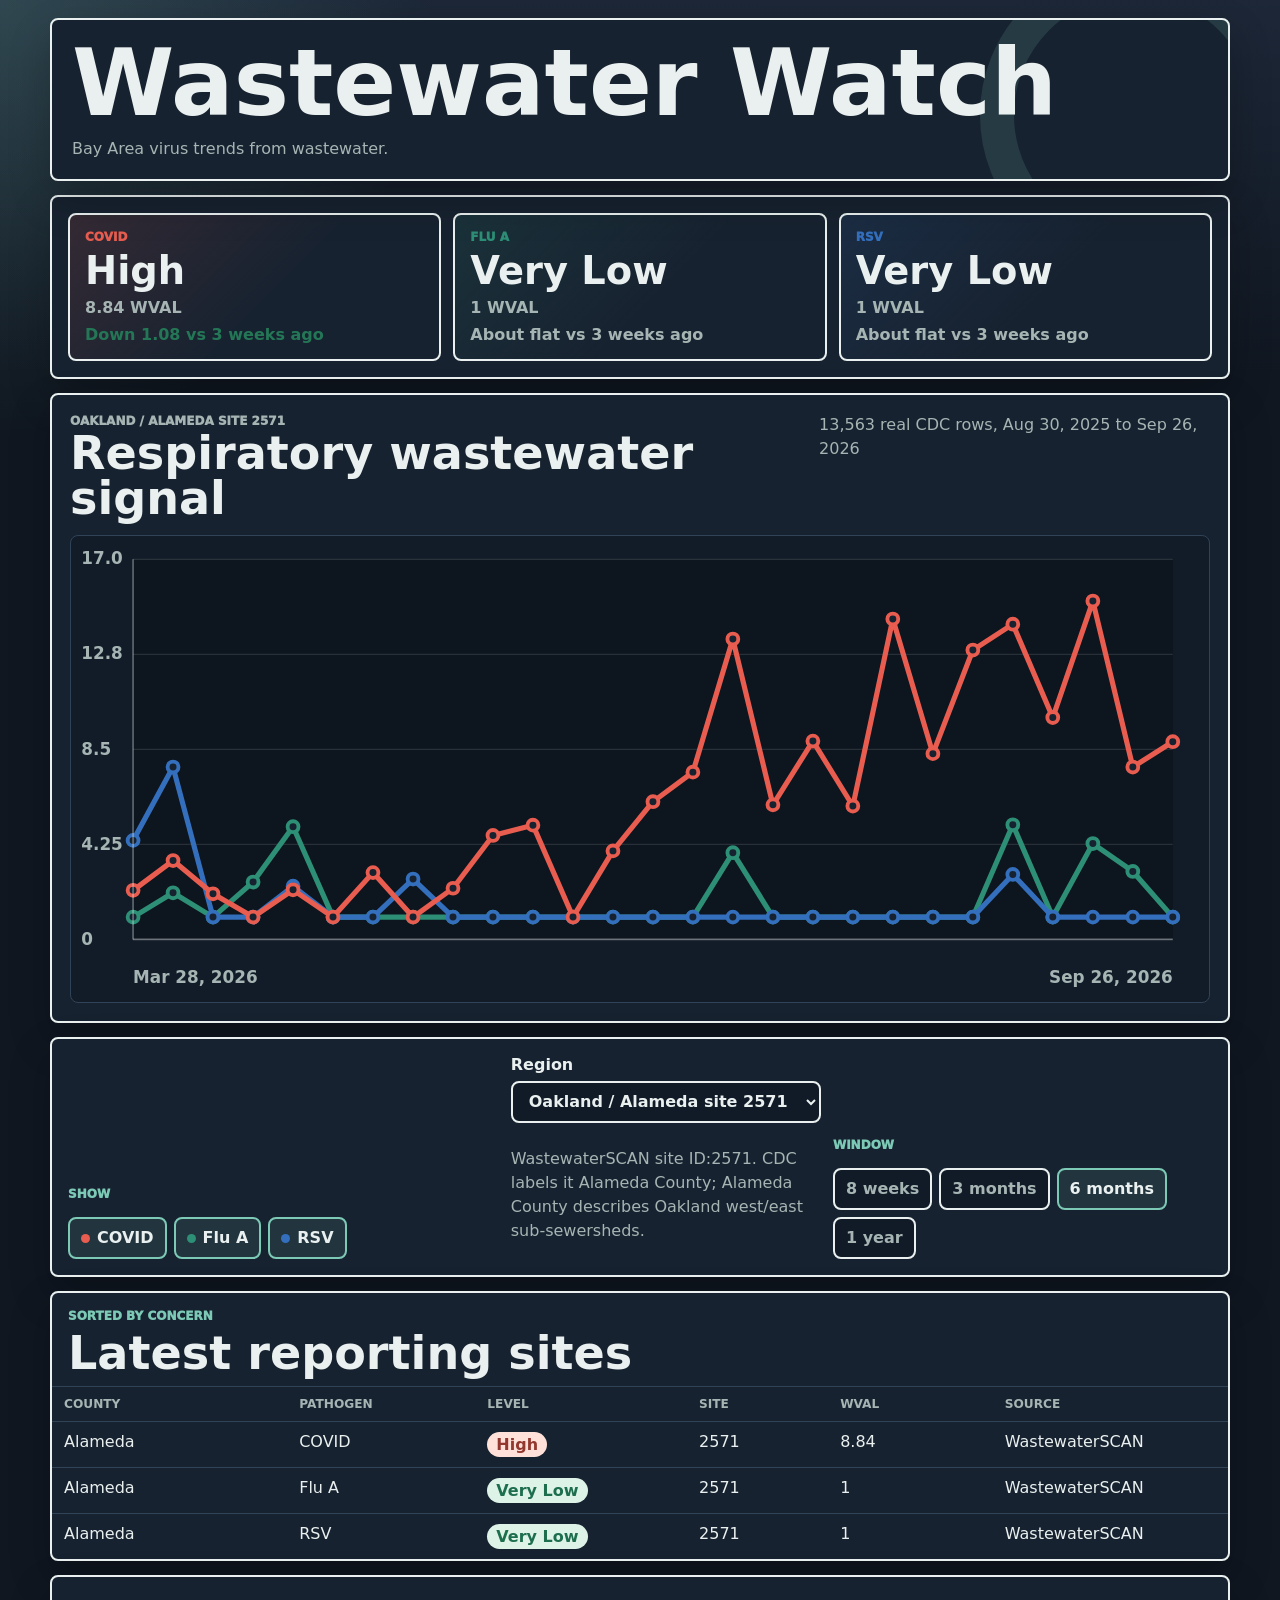
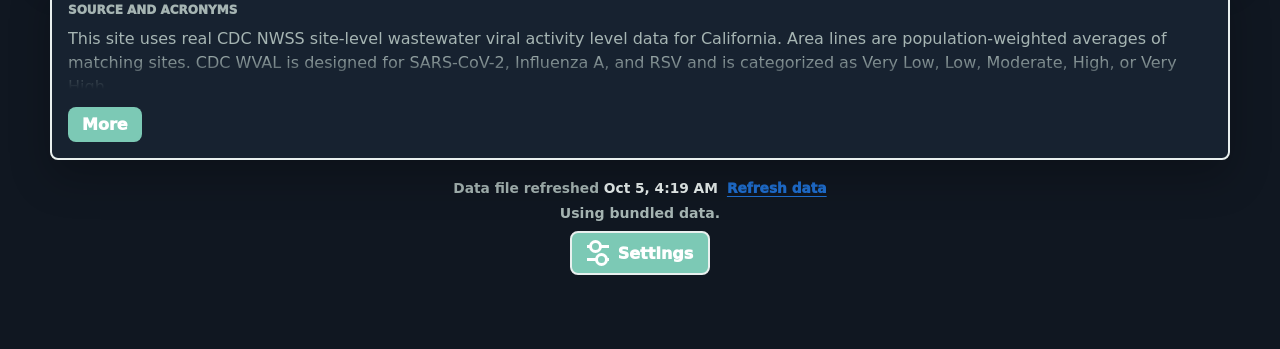
==== commit 54aba21a: "Compact wastewater refresh and source sections" ====
--- a/index.html
+++ b/index.html
@@ -45,10 +45,6 @@
         <span class="eyebrow">Window</span>
         <div class="range-row" data-range-controls></div>
       </div>
-      <div class="refresh-group">
-        <button type="button" class="refresh-button" data-refresh-now>Refresh data</button>
-        <p class="status-line" data-status></p>
-      </div>
     </section>
 
     <section class="sites-panel" data-sites-section>
@@ -61,12 +57,18 @@
       <div class="table-scroll"><table class="sites-table" data-sites-table></table></div>
     </section>
 
-    <section class="source-panel">
+    <section class="source-panel" data-source-panel>
       <p class="eyebrow">Source and acronyms</p>
-      <div data-source-notes></div>
+      <div class="source-body" data-source-notes></div>
+      <button type="button" class="source-toggle" data-toggle-source>More</button>
     </section>
 
     <footer class="bottom-actions">
+      <div class="bottom-data">
+        <p><span>Data file refreshed</span> <strong data-refreshed-time>--</strong></p>
+        <button type="button" class="refresh-link" data-refresh-now>Refresh data</button>
+        <span class="status-line" data-status></span>
+      </div>
       <button type="button" class="settings-button bottom-settings" data-open-settings aria-label="Open settings" title="Settings">
         <span class="settings-glyph" aria-hidden="true"></span>
         <span>Settings</span>
--- a/styles.css
+++ b/styles.css
@@ -44,7 +44,10 @@
 
 .bottom-actions {
   display: flex;
+  flex-direction: column;
+  align-items: center;
   justify-content: center;
+  gap: 10px;
   padding: 6px 0 26px;
 }
 
@@ -162,17 +165,9 @@
     font-size: 0.9rem;
   }
 
-  .refresh-group {
-    justify-content: stretch;
+  .bottom-data {
+    width: min(100%, 320px);
     gap: 6px;
-  }
-
-  .refresh-button {
-    min-height: 38px;
-  }
-
-  .status-line {
-    width: 100%;
     font-size: 0.76rem;
   }
 
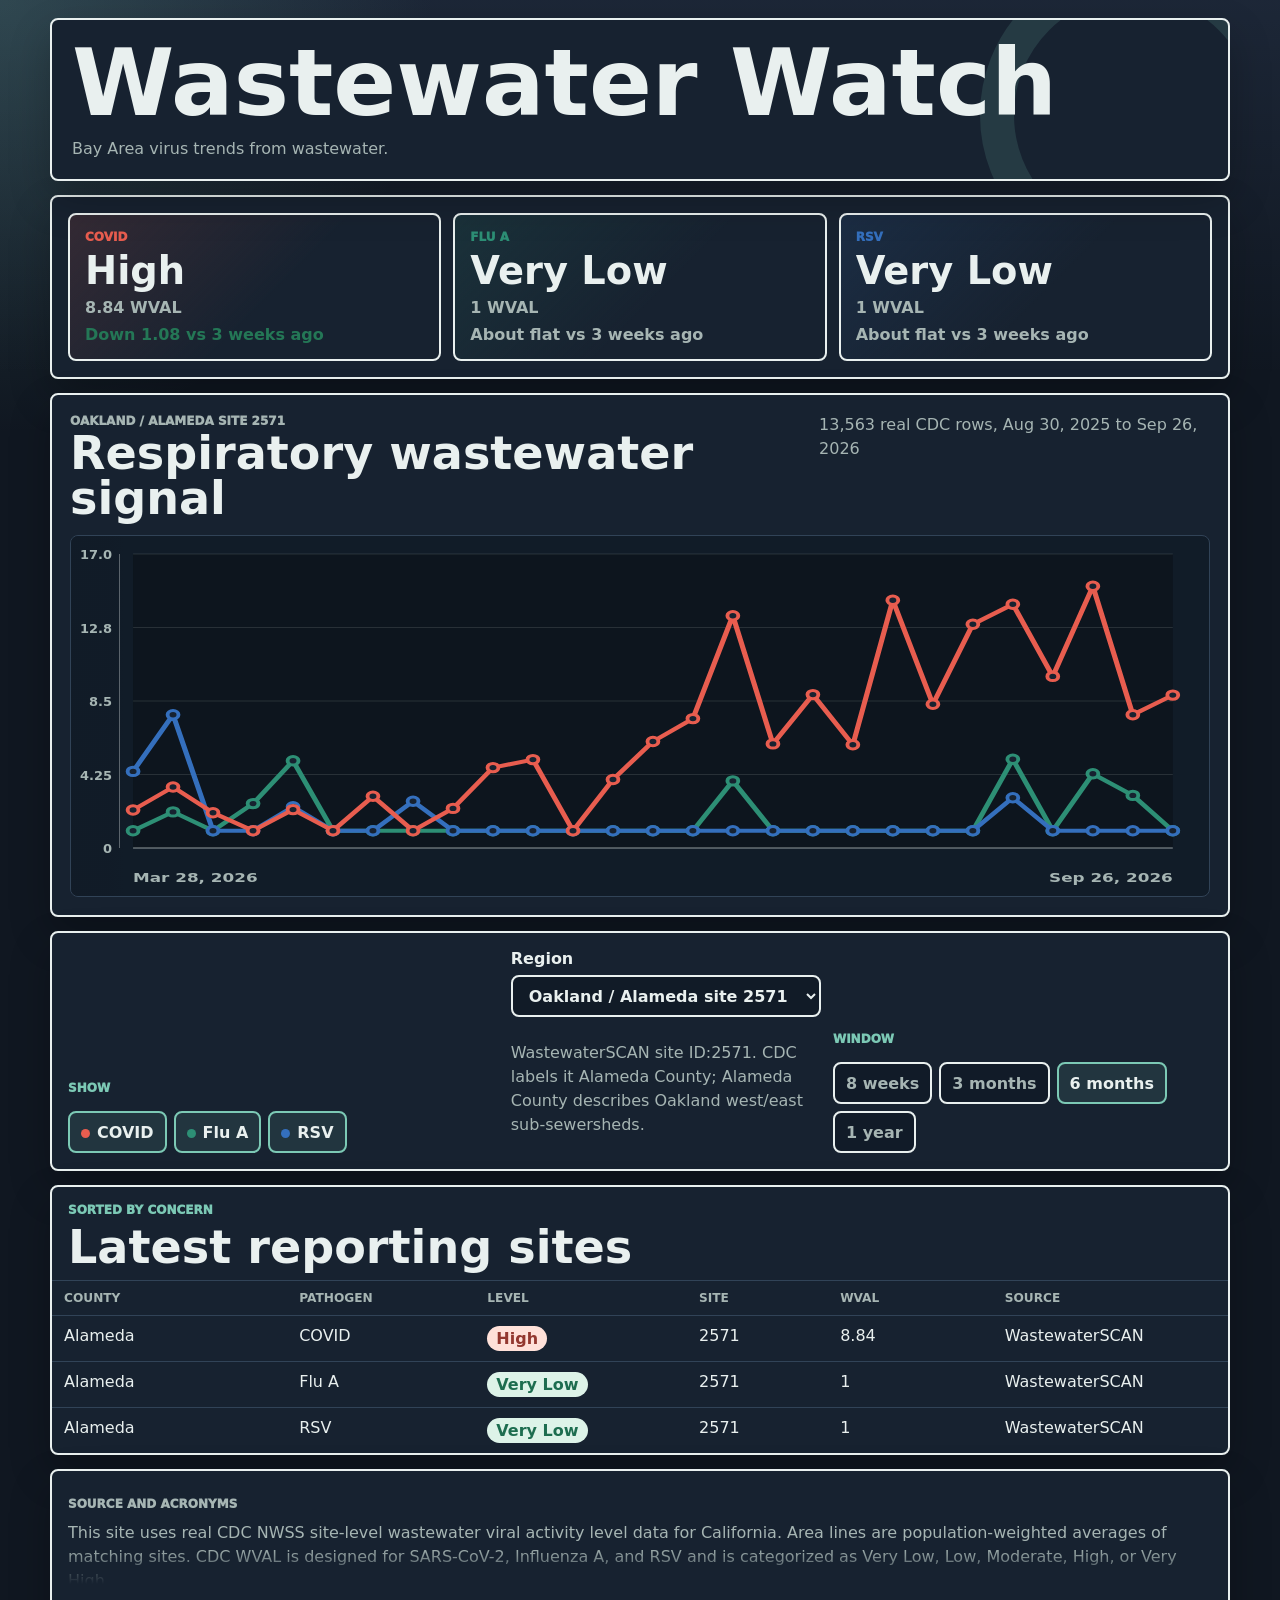
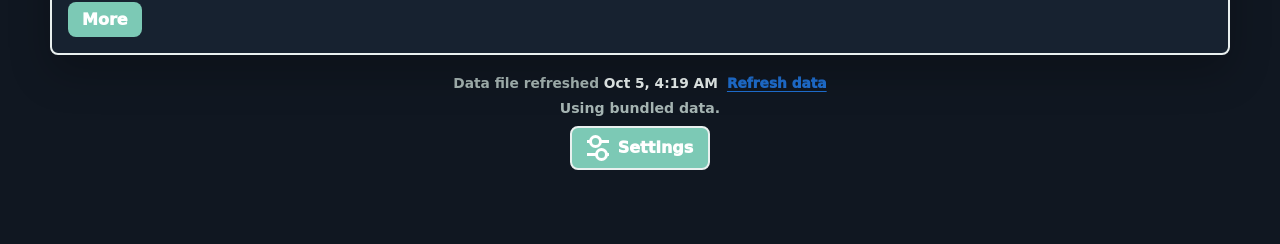
==== commit e384e0fa: "Add Wastewater Watch app icon" ====
--- a/index.html
+++ b/index.html
@@ -5,6 +5,13 @@
   <meta name="viewport" content="width=device-width, initial-scale=1, viewport-fit=cover">
   <title>Wastewater Watch</title>
   <meta name="theme-color" content="#101721">
+  <meta name="application-name" content="Wastewater Watch">
+  <meta name="apple-mobile-web-app-title" content="Wastewater Watch">
+  <meta name="apple-mobile-web-app-capable" content="yes">
+  <meta name="apple-mobile-web-app-status-bar-style" content="black-translucent">
+  <link rel="icon" href="COVID.png" type="image/png">
+  <link rel="apple-touch-icon" href="COVID.png">
+  <link rel="manifest" href="manifest.webmanifest">
   <link rel="stylesheet" href="styles.css">
 </head>
 <body data-theme="signal">
